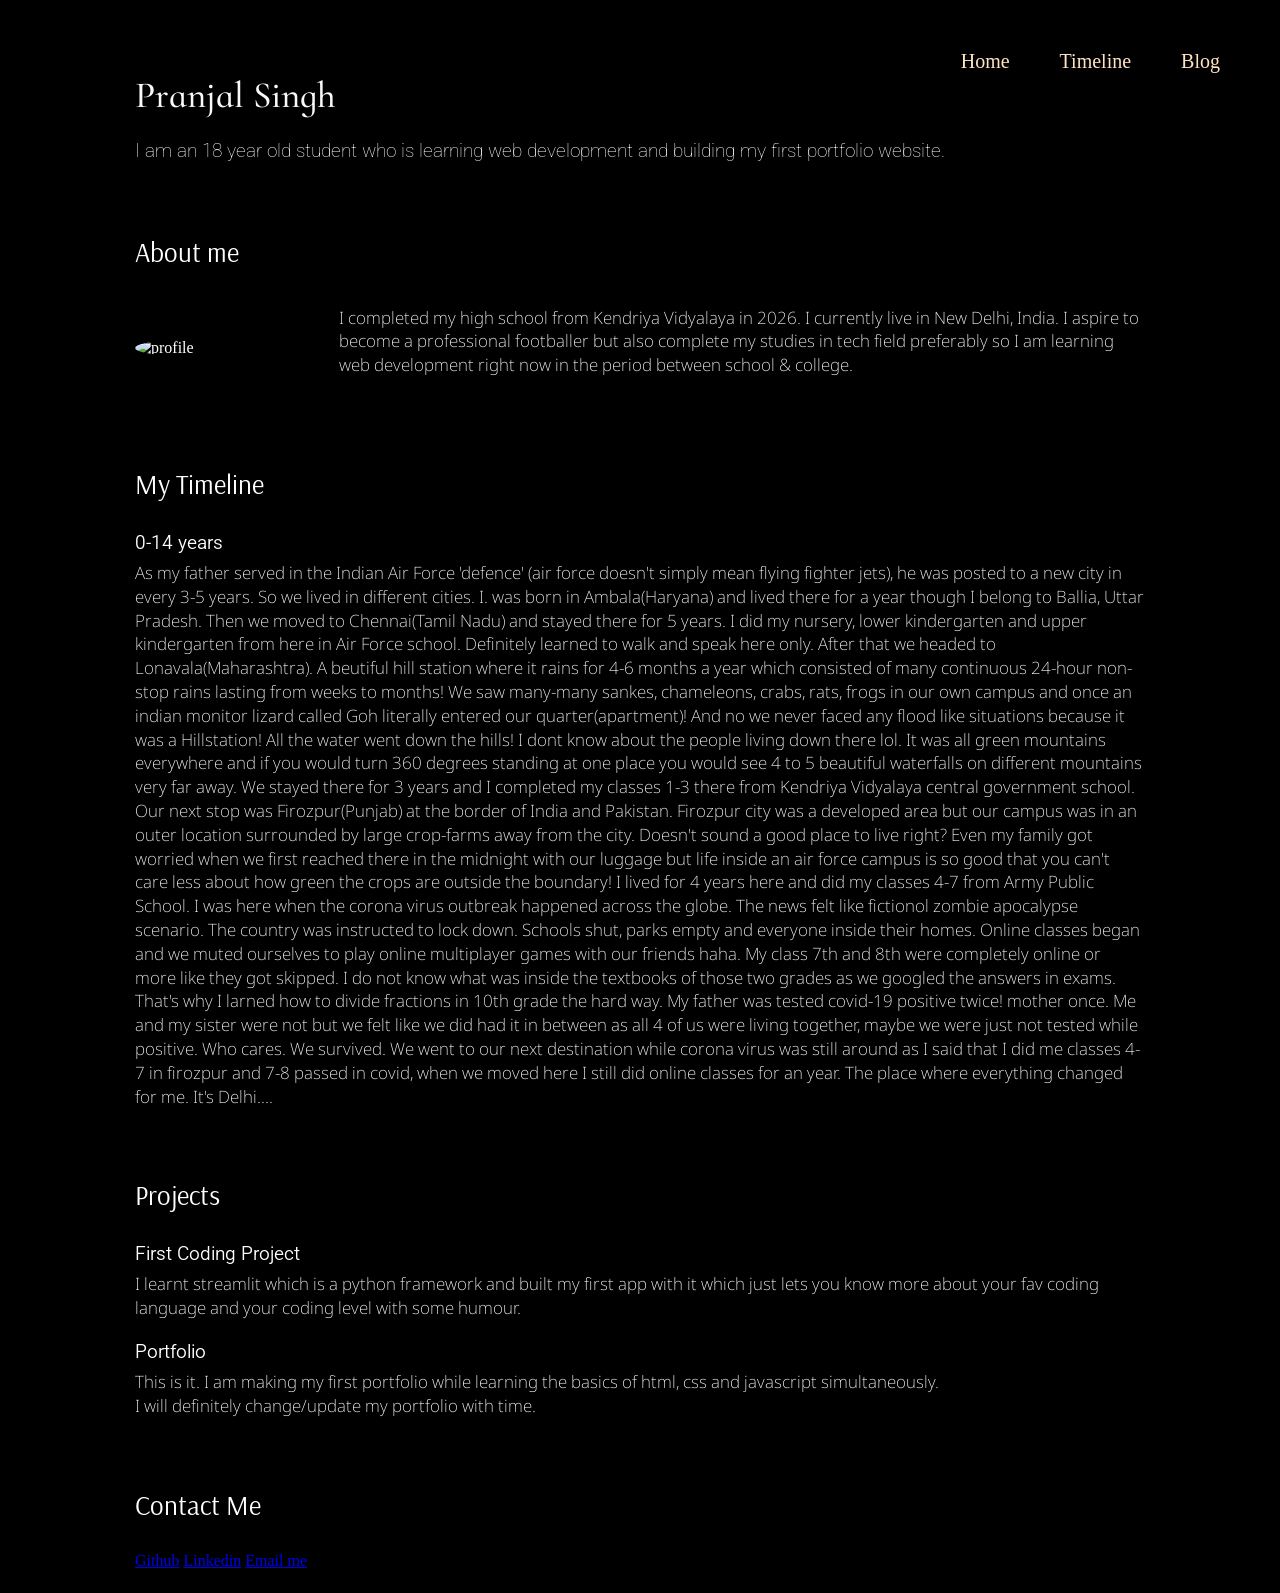
==== index.html @ 886c28f4 "added timeline and blog pages in navbar and adjusted them for different screen types" ====
<!DOCTYPE html>

<html>

<head>
    <title> Pranjal's portfolio</title>


    <link rel="preconnect" href="https://fonts.googleapis.com">
    <link rel="preconnect" href="https://fonts.gstatic.com" crossorigin>
    <link href="https://fonts.googleapis.com/css2?family=Cormorant+Infant:ital,wght@0,300..700;1,300..700&display=swap" rel="stylesheet">


    <link rel="preconnect" href="https://fonts.googleapis.com">
    <link rel="preconnect" href="https://fonts.gstatic.com" crossorigin>
    <link href="https://fonts.googleapis.com/css2?family=Roboto:ital,wght@0,100..900;1,100..900&display=swap" rel="stylesheet">

    <link rel="preconnect" href="https://fonts.googleapis.com">
    <link rel="preconnect" href="https://fonts.gstatic.com" crossorigin>
    <link href="https://fonts.googleapis.com/css2?family=Noto+Sans:ital,wght@0,100..900;1,100..900&display=swap" rel="stylesheet">
    
    <link rel="preconnect" href="https://fonts.googleapis.com">
    <link rel="preconnect" href="https://fonts.gstatic.com" crossorigin>
    <link href="https://fonts.googleapis.com/css2?family=Arsenal:ital,wght@0,400;0,700;1,400;1,700&family=Noto+Sans:ital,wght@0,100..900;1,100..900&display=swap" rel="stylesheet">


    <link rel="stylesheet" href="style.css">

    <meta name="viewport" content="width=device-width, initial-scale=1.0">
</head>

<body>
    
    <div class="main">
       
        <nav>
           <ul>
            <li><a href="index.html">Home</a></li>
            <li><a href="timeline.html">Timeline</a></li>
            <li><a href="blog.html">Blog</a></li>
           </ul>
        </nav>
        
        <h1>
            Pranjal Singh
        </h1>
        
        <p id="intro">I am an 18 year old student who is learning web development and building my first portfolio website.</p>
        
        <section id="about">

            <h2>About me</h2>

            <div class="me">
                <img src="https://user-cdn.hackclub-assets.com/019ec02b-ab7c-7051-85a0-fd4ff861299e/pranjal%20profile%20square.jpeg" alt="profile">
                <p>I completed my high school from Kendriya Vidyalaya in 2026. I currently live in New Delhi, India. I aspire to become a professional footballer but also complete my studies in tech field preferably
                     so I am learning web development right now in the period between school & college.</p>
            </div>
            
        </section>

        <section id="timeline">
            
            <h2>My Timeline</h2>
            <ul></ul>
            <h3>0-14 years</h3>
            <p>As my father served in the Indian Air Force 'defence' (air force doesn't simply mean flying fighter jets), he was posted to a new city in every 3-5 years. So we lived in different cities. 
                I. was born in Ambala(Haryana) and lived there for a year though I belong to Ballia, Uttar Pradesh.
                Then we moved to Chennai(Tamil Nadu) and stayed there for 5 years. I did my nursery, lower kindergarten and upper kindergarten from here in Air Force school. Definitely learned to walk and speak here only. 
                After that we headed to Lonavala(Maharashtra). A beutiful hill station where it rains for 4-6 months a year which consisted of many continuous 24-hour non-stop rains lasting from weeks to months! 
                We saw many-many sankes, chameleons, crabs, rats, frogs in our own campus and once an indian monitor lizard called Goh literally entered our quarter(apartment)! 
                And no we never faced any flood like situations because it was a Hillstation! All the water went down the hills! I dont know about the people living down there lol. 
                It was all green mountains everywhere and if you would turn 360 degrees standing at one place you would see 4 to 5 beautiful waterfalls on different mountains very far away. 
                We stayed there for 3 years and I completed my classes 1-3 there from Kendriya Vidyalaya central government school. 
                Our next stop was Firozpur(Punjab) at the border of India and Pakistan. Firozpur city was a developed area but our campus was in an outer location surrounded by large crop-farms away from the city. 
                Doesn't sound a good place to live right? Even my family got worried when we first reached there in the midnight with our luggage but life inside an air force campus is so good 
                that you can't care less about how green the crops are outside the boundary! I lived for 4 years here and did my classes 4-7 from Army Public School. 
                I was here when the corona virus outbreak happened across the globe. The news felt like fictionol zombie apocalypse scenario. The country was instructed to lock down. 
                Schools shut, parks empty and everyone inside their homes. Online classes began and we muted ourselves to play online multiplayer games with our friends haha. 
                My class 7th and 8th were completely online or more like they got skipped. I do not know what was inside the textbooks of those two grades as we googled the answers in exams. 
                That's why I larned how to divide fractions in 10th grade the hard way. My father was tested covid-19 positive twice! mother once. 
                Me and my sister were not but we felt like we did had it in between as all 4 of us were living together, maybe we were just not tested while positive. Who cares. We survived. 
                We went to our next destination while corona virus was still around as I said that I did me classes 4-7 in firozpur and 7-8 passed in covid, when we moved here I still did online classes for an year.
                The place where everything changed for me. It's Delhi....
            </p>

            
        </section>
        
        <section id="projects">
            <h2>Projects</h2>
            <h3>First Coding Project</h3>
            <p>I learnt streamlit which is a python framework and built my first app with it which just lets you know more about your fav coding language and your coding level with some humour.</p>
            <h3>Portfolio</h3>
            <p>This is it. I am making my first portfolio while learning the basics of html, css and javascript simultaneously. <br> I will definitely change/update my portfolio with time.</p>
        </section>
        
        <section id="contact">
            <h2>Contact Me</h2>
            <a href="https://github.com/pranjal-irl">Github</a>
            <a href="https://in.linkedin.com/in/pranjal-singh-5b3a5b3b6">Linkedin</a>
            <a href="mailto:pranjal.quantum@gmail.com">Email me</a>
        </section>
    
    </div>

</body>


</html>
---- style.css ----
h1
{
    color:rgb(249, 249, 249);
    font-size:37px;
    margin-top:50px;
    margin-bottom: 0px;
    font-family: "Cormorant Infant", serif;
    font-optical-sizing: auto;
    font-weight: 500;
    font-style: normal;
}

p#intro{
    font-size:19px;
    margin-top: 20px;
    font-family: "Roboto", sans-serif;
    font-optical-sizing: auto;
    font-weight: 100;
    font-style: normal;
    font-variation-settings:
        "wdth" 100;
}

p{
    font-size:17px;
    line-height: 1.4;
    margin-top: 7px;
    margin-bottom: 20px;
    font-family: "Noto Sans", sans-serif;
    font-optical-sizing: auto;
    font-weight: 200;
    font-style: normal;
    font-variation-settings:
        "wdth" 100;
}

h2{
    font-size:27px;
    margin-top:50px;
    margin-bottom:30px;
    font-family: "Arsenal", sans-serif;
    font-weight: 400;
    font-style: normal;
}

h3{
    font-size:19px;
    margin: 0;
    font-family: "Roboto", sans-serif;
    font-optical-sizing: auto;
    font-weight: 350;
    font-style: normal;
    font-variation-settings:
        "wdth" 100;
}

.main{
    color:white;
    padding:15px;
}

body{
    background-color:black;
    margin-left: 120px;
    margin-right: 120px;
    
}

nav ul {
     list-style-type:none;
     display: flex;
     gap: 50px;
     font-size: 20px;
     margin-top: 25px;
     justify-content: flex-end;
}

nav ul a{
    color: bisque;
    text-decoration:none;
}

nav ul a:hover{
   color:burlywood;
}

nav{
    padding:0px;
    position: fixed;
    top: 25px;
    right: 60px;
}

section{
    margin-top: 70px;
}

.me img{
    border-radius: 50%;
    width: 350px;
}

.me{
    display: flex;
    margin: 0px;
    gap: 70px;
    align-items: center;
}


@media(max-width: 768px)
{
    nav ul{
        gap:15px;
        margin-top: 0px;
        margin-right: 0px;
        font-size: 18px;
    }

    nav{
        right: 35px;
    }

    body{
        margin-left: 30px;
        margin-right: 30px;
    }
    h1{
        margin-top: 45px;
    }
    .me{
        margin: 0px;
        flex-direction: column;
        gap: 30px;
    }
    .me p{
        margin: 0;
    }
    .me img{
        width:250px;
        margin-top: 30;
        margin-left: auto;
        margin-right: auto;
    }
}

@media(max-width:848px){
    .me img{
        width: 240px;
    }
}
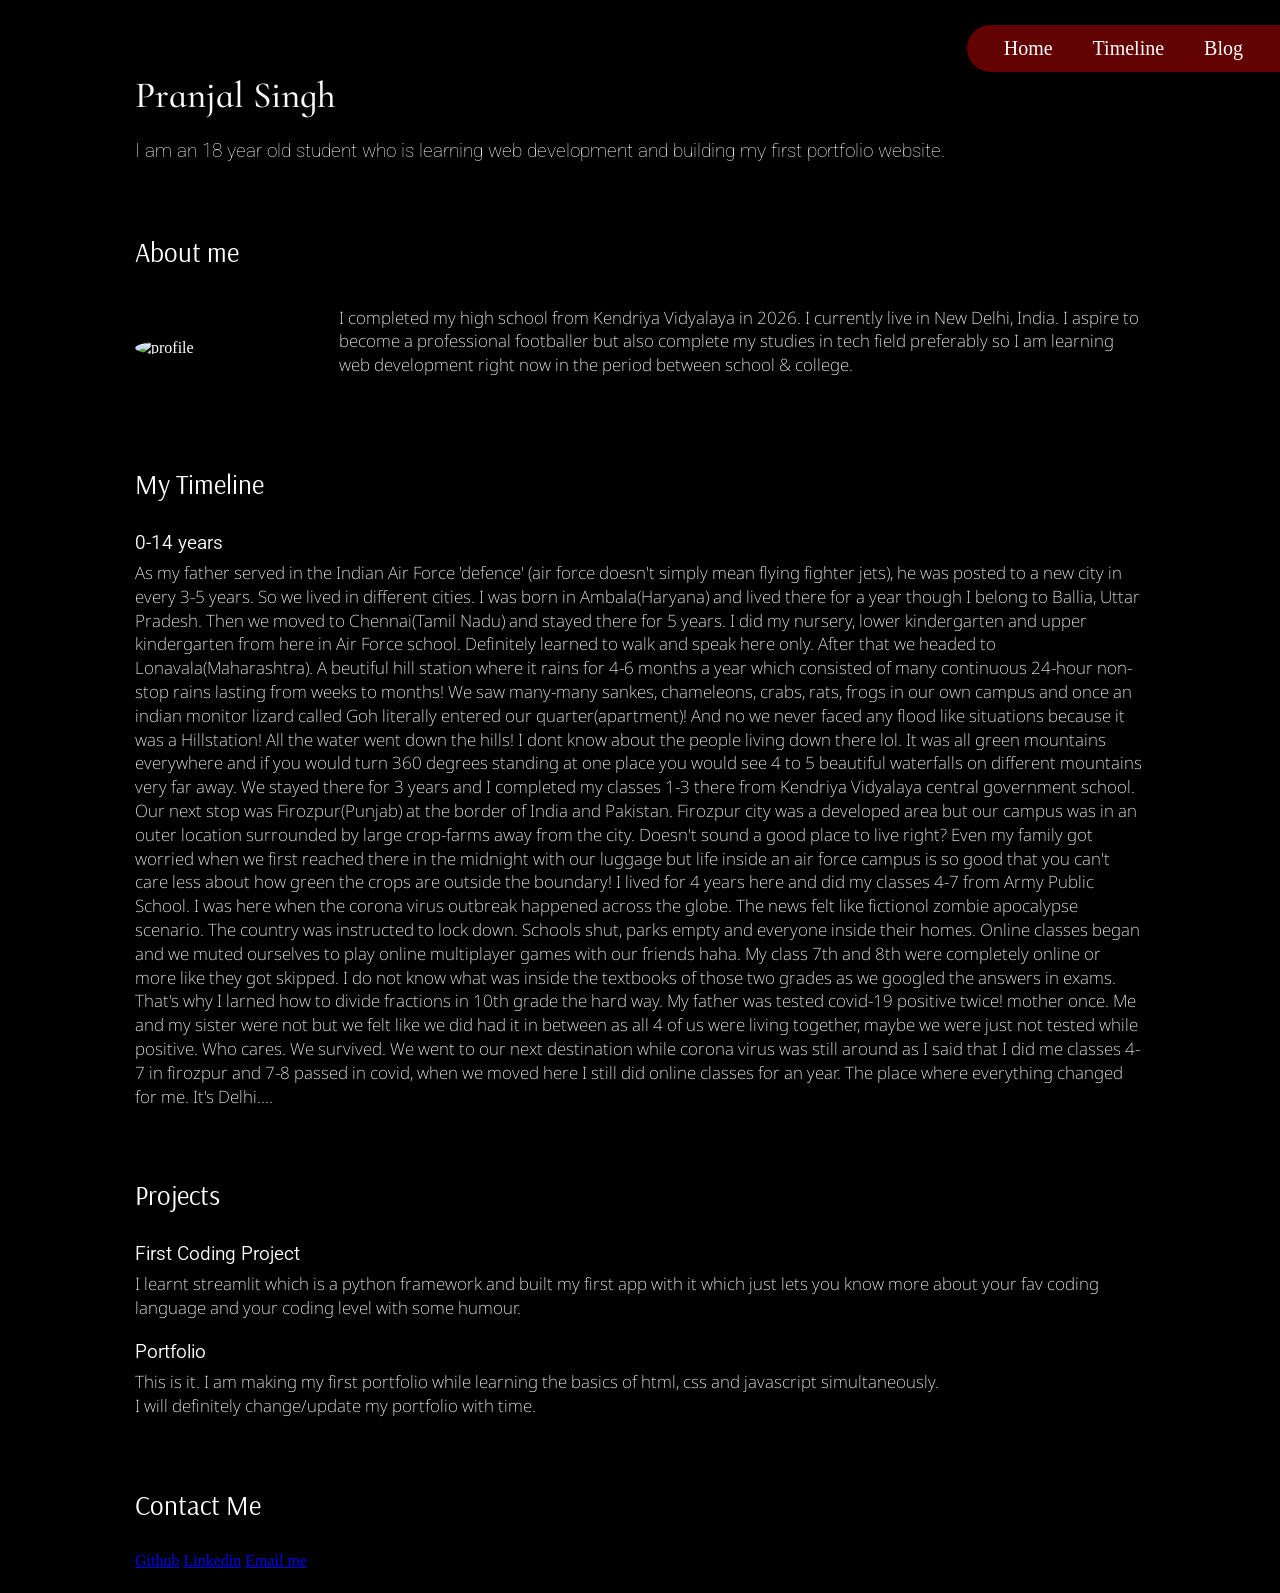
==== commit 593bb2f0: "timeline card 1" ====
--- a/index.html
+++ b/index.html
@@ -65,7 +65,7 @@
             <ul></ul>
             <h3>0-14 years</h3>
             <p>As my father served in the Indian Air Force 'defence' (air force doesn't simply mean flying fighter jets), he was posted to a new city in every 3-5 years. So we lived in different cities. 
-                I. was born in Ambala(Haryana) and lived there for a year though I belong to Ballia, Uttar Pradesh.
+                I was born in Ambala(Haryana) and lived there for a year though I belong to Ballia, Uttar Pradesh.
                 Then we moved to Chennai(Tamil Nadu) and stayed there for 5 years. I did my nursery, lower kindergarten and upper kindergarten from here in Air Force school. Definitely learned to walk and speak here only. 
                 After that we headed to Lonavala(Maharashtra). A beutiful hill station where it rains for 4-6 months a year which consisted of many continuous 24-hour non-stop rains lasting from weeks to months! 
                 We saw many-many sankes, chameleons, crabs, rats, frogs in our own campus and once an indian monitor lizard called Goh literally entered our quarter(apartment)! 
--- a/style.css
+++ b/style.css
@@ -68,27 +68,35 @@
 
 nav ul {
      list-style-type:none;
+     margin: 0;
+     padding: 0;
      display: flex;
-     gap: 50px;
+     gap: 40px;
      font-size: 20px;
-     margin-top: 25px;
-     justify-content: flex-end;
+     justify-content: center;
 }
 
 nav ul a{
-    color: bisque;
+    color: white;
     text-decoration:none;
 }
 
 nav ul a:hover{
-   color:burlywood;
+   text-decoration: underline;
 }
 
 nav{
-    padding:0px;
+    margin: 0px;
+    padding-right: 37px;
+    padding-left: 37px;
+    padding-top: 12px;
+    padding-bottom: 12px;
     position: fixed;
     top: 25px;
-    right: 60px;
+    right:0px;
+    background-color: rgba(245, 5, 5, 0.4);
+    border-top-left-radius: 100px;
+    border-bottom-left-radius: 100px;
 }
 
 section{
@@ -107,6 +115,12 @@
     align-items: center;
 }
 
+.chennai{
+    margin: 30px;
+    padding: 40px;
+    border: 2px solid white;
+    border-radius: 20px;
+}
 
 @media(max-width: 768px)
 {
@@ -118,7 +132,7 @@
     }
 
     nav{
-        right: 35px;
+        padding: 9px;
     }
 
     body{
@@ -126,7 +140,7 @@
         margin-right: 30px;
     }
     h1{
-        margin-top: 45px;
+        margin-top: 50px;
     }
     .me{
         margin: 0px;
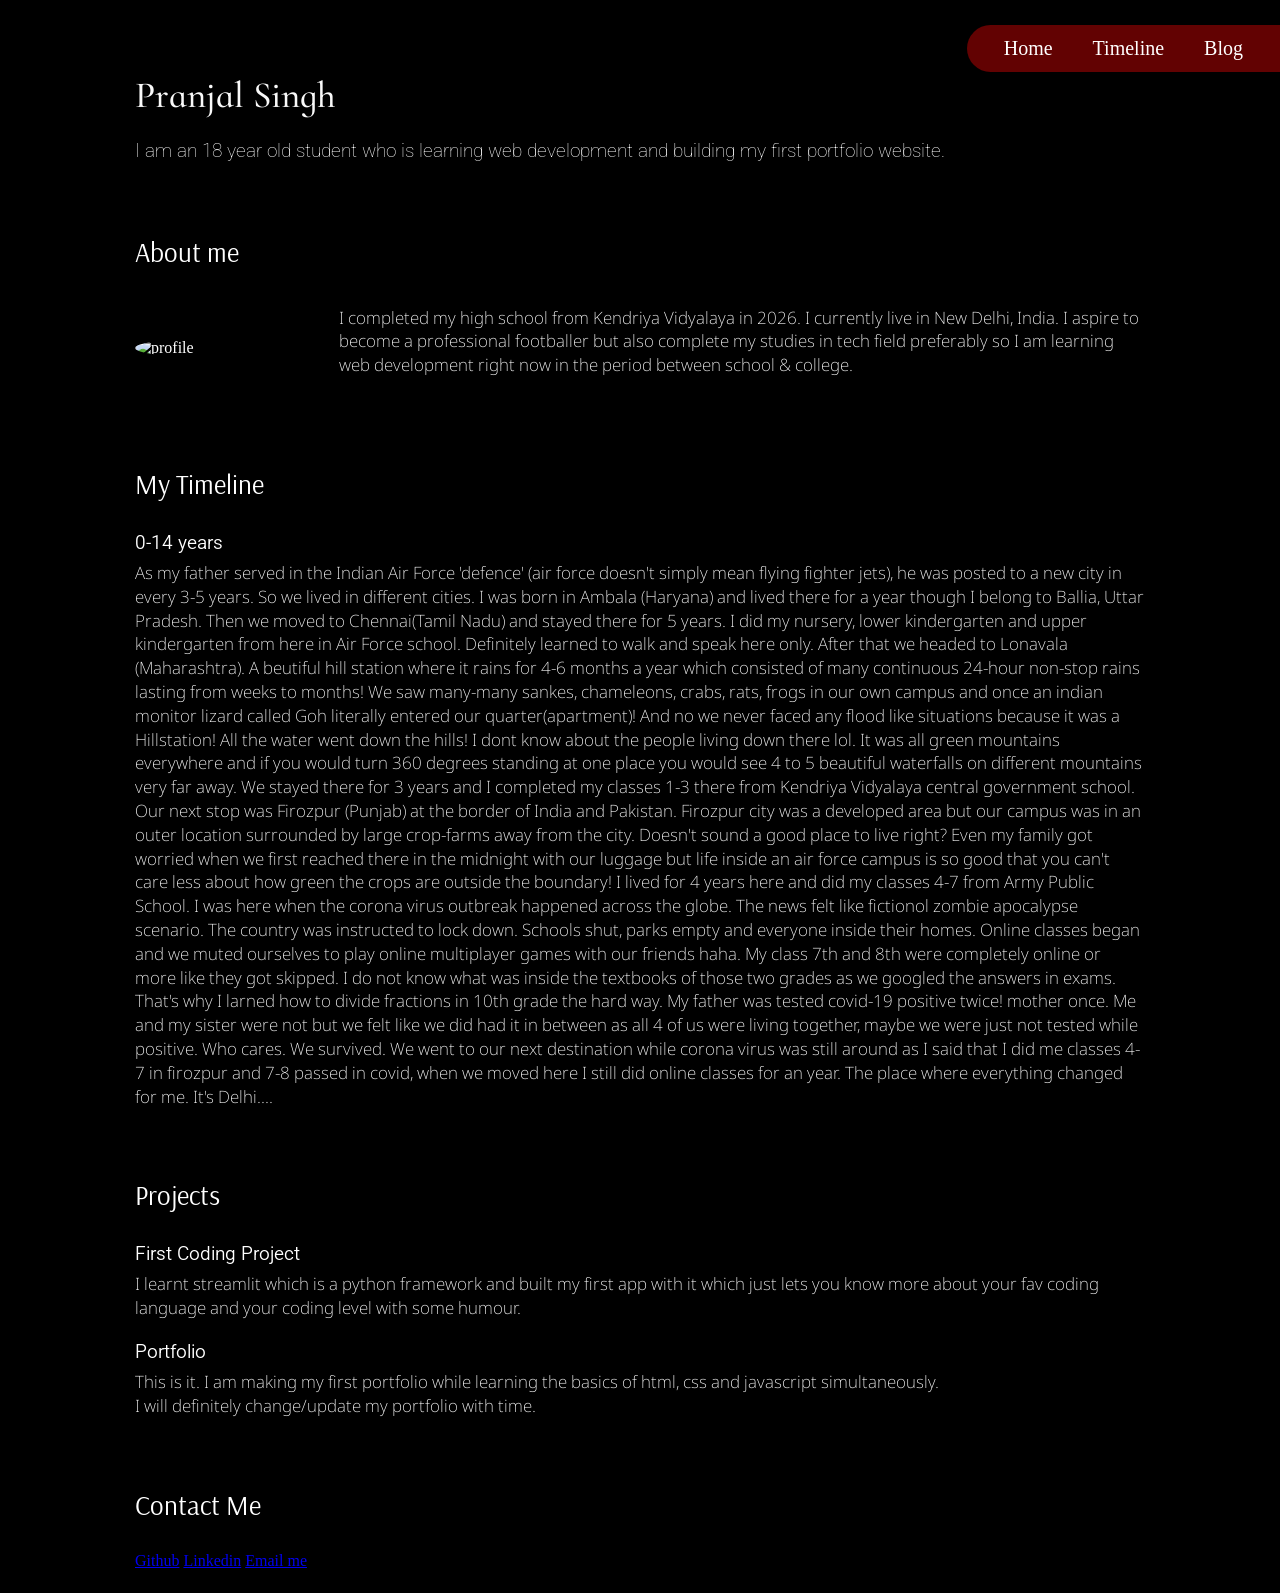
==== commit 4dfb4df1: "added fading background to the card" ====
--- a/index.html
+++ b/index.html
@@ -65,14 +65,14 @@
             <ul></ul>
             <h3>0-14 years</h3>
             <p>As my father served in the Indian Air Force 'defence' (air force doesn't simply mean flying fighter jets), he was posted to a new city in every 3-5 years. So we lived in different cities. 
-                I was born in Ambala(Haryana) and lived there for a year though I belong to Ballia, Uttar Pradesh.
+                I was born in Ambala (Haryana) and lived there for a year though I belong to Ballia, Uttar Pradesh.
                 Then we moved to Chennai(Tamil Nadu) and stayed there for 5 years. I did my nursery, lower kindergarten and upper kindergarten from here in Air Force school. Definitely learned to walk and speak here only. 
-                After that we headed to Lonavala(Maharashtra). A beutiful hill station where it rains for 4-6 months a year which consisted of many continuous 24-hour non-stop rains lasting from weeks to months! 
+                After that we headed to Lonavala (Maharashtra). A beutiful hill station where it rains for 4-6 months a year which consisted of many continuous 24-hour non-stop rains lasting from weeks to months! 
                 We saw many-many sankes, chameleons, crabs, rats, frogs in our own campus and once an indian monitor lizard called Goh literally entered our quarter(apartment)! 
                 And no we never faced any flood like situations because it was a Hillstation! All the water went down the hills! I dont know about the people living down there lol. 
                 It was all green mountains everywhere and if you would turn 360 degrees standing at one place you would see 4 to 5 beautiful waterfalls on different mountains very far away. 
                 We stayed there for 3 years and I completed my classes 1-3 there from Kendriya Vidyalaya central government school. 
-                Our next stop was Firozpur(Punjab) at the border of India and Pakistan. Firozpur city was a developed area but our campus was in an outer location surrounded by large crop-farms away from the city. 
+                Our next stop was Firozpur (Punjab) at the border of India and Pakistan. Firozpur city was a developed area but our campus was in an outer location surrounded by large crop-farms away from the city. 
                 Doesn't sound a good place to live right? Even my family got worried when we first reached there in the midnight with our luggage but life inside an air force campus is so good 
                 that you can't care less about how green the crops are outside the boundary! I lived for 4 years here and did my classes 4-7 from Army Public School. 
                 I was here when the corona virus outbreak happened across the globe. The news felt like fictionol zombie apocalypse scenario. The country was instructed to lock down. 
--- a/style.css
+++ b/style.css
@@ -36,7 +36,7 @@
 
 h2{
     font-size:27px;
-    margin-top:50px;
+    margin-top:10px;
     margin-bottom:30px;
     font-family: "Arsenal", sans-serif;
     font-weight: 400;
@@ -115,11 +115,44 @@
     align-items: center;
 }
 
+.timeline-card{
+    position: relative;
+    overflow: hidden;
+    margin-top: 30px;
+    margin-bottom: 30px;
+    padding: 30px;
+    border: 1px solid white;
+    border-radius: 30px;
+}
+
+.timeline-card::before{
+    z-index: 1;
+    position: absolute;
+    top: 0;
+    bottom: 0;
+    left: 0;
+    right: 0;
+    content: "";
+    background-color: rgba(5, 5, 5, 0.6);
+}
+
+.card-content {
+    position: relative;
+    z-index: 2;
+}
+
+.timeline-card h2{
+    text-shadow: 2px 2px 5px rgb(0, 0, 0, 1);
+}
+
+.timeline-card p{
+    text-shadow: 2px 2px 5px rgba(0, 0, 0, 0.7);
+}
+
 .chennai{
-    margin: 30px;
-    padding: 40px;
-    border: 2px solid white;
-    border-radius: 20px;
+    background-image: url(https://cdn.hackclub.com/019ed488-c9cc-7f2d-9c07-4663e5f9f6db/air%20force%20school%20tambaram.jpg);
+    background-size: cover;
+    background-position: center;
 }
 
 @media(max-width: 768px)
@@ -156,10 +189,16 @@
         margin-left: auto;
         margin-right: auto;
     }
+
+    .timeline-card{
+        margin-left: 0px;
+        margin-right: 0px;
+    }
 }
 
 @media(max-width:848px){
     .me img{
         width: 240px;
     }
-}+}
+
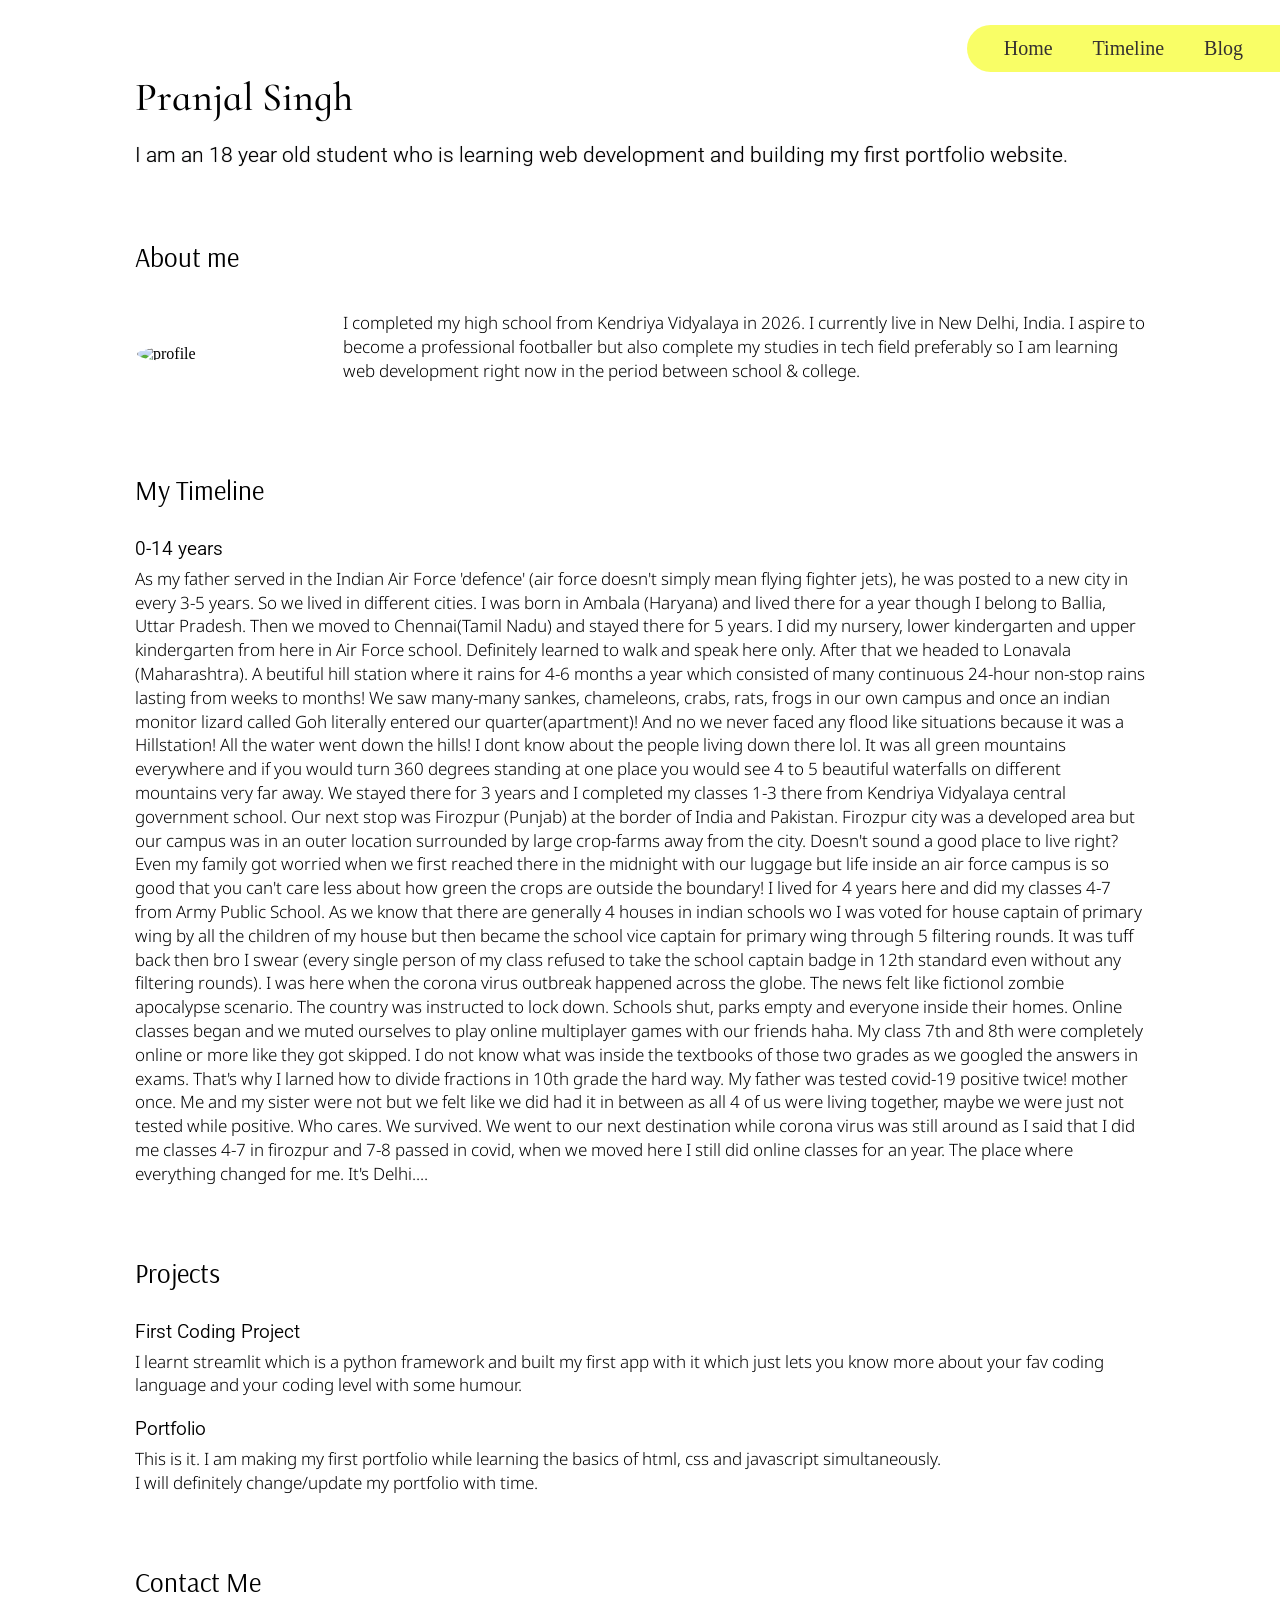
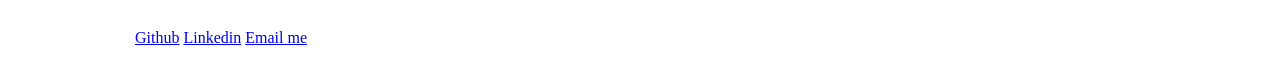
==== commit e0465fd2: "created card 3" ====
--- a/index.html
+++ b/index.html
@@ -75,6 +75,8 @@
                 Our next stop was Firozpur (Punjab) at the border of India and Pakistan. Firozpur city was a developed area but our campus was in an outer location surrounded by large crop-farms away from the city. 
                 Doesn't sound a good place to live right? Even my family got worried when we first reached there in the midnight with our luggage but life inside an air force campus is so good 
                 that you can't care less about how green the crops are outside the boundary! I lived for 4 years here and did my classes 4-7 from Army Public School. 
+                As we know that there are generally 4 houses in indian schools wo I was voted for house captain of primary wing by all the children of my house but then became the school vice captain for primary wing 
+                through 5 filtering rounds. It was tuff back then bro I swear (every single person of my class refused to take the school captain badge in 12th standard even without any filtering rounds).
                 I was here when the corona virus outbreak happened across the globe. The news felt like fictionol zombie apocalypse scenario. The country was instructed to lock down. 
                 Schools shut, parks empty and everyone inside their homes. Online classes began and we muted ourselves to play online multiplayer games with our friends haha. 
                 My class 7th and 8th were completely online or more like they got skipped. I do not know what was inside the textbooks of those two grades as we googled the answers in exams. 
--- a/style.css
+++ b/style.css
@@ -1,7 +1,6 @@
 h1
 {
-    color:rgb(249, 249, 249);
-    font-size:37px;
+    font-size:40px;
     margin-top:50px;
     margin-bottom: 0px;
     font-family: "Cormorant Infant", serif;
@@ -11,14 +10,15 @@
 }
 
 p#intro{
-    font-size:19px;
+    font-size:21px;
     margin-top: 20px;
     font-family: "Roboto", sans-serif;
     font-optical-sizing: auto;
-    font-weight: 100;
+    font-weight: 300;
     font-style: normal;
     font-variation-settings:
         "wdth" 100;
+    text-shadow: 0px 0px 1px rgb(139, 136, 136);
 }
 
 p{
@@ -28,7 +28,7 @@
     margin-bottom: 20px;
     font-family: "Noto Sans", sans-serif;
     font-optical-sizing: auto;
-    font-weight: 200;
+    font-weight: 300;
     font-style: normal;
     font-variation-settings:
         "wdth" 100;
@@ -36,10 +36,10 @@
 
 h2{
     font-size:27px;
-    margin-top:10px;
+    margin-top:25px;
     margin-bottom:30px;
     font-family: "Arsenal", sans-serif;
-    font-weight: 400;
+    font-weight: 500;
     font-style: normal;
 }
 
@@ -55,12 +55,14 @@
 }
 
 .main{
-    color:white;
+    color:black;
     padding:15px;
 }
 
 body{
-    background-color:black;
+    background-image: url(https://cdn.hackclub.com/019ed4f8-a1be-7fa8-937c-35ce90ef7694/bg-9.jpg);
+    background-size: cover;
+    background-position: center;
     margin-left: 120px;
     margin-right: 120px;
     
@@ -77,7 +79,7 @@
 }
 
 nav ul a{
-    color: white;
+    color: rgb(52, 48, 48);
     text-decoration:none;
 }
 
@@ -94,9 +96,10 @@
     position: fixed;
     top: 25px;
     right:0px;
-    background-color: rgba(245, 5, 5, 0.4);
+    background-color: rgba(245, 253, 1, 0.6);
     border-top-left-radius: 100px;
     border-bottom-left-radius: 100px;
+    z-index: 10;
 }
 
 section{
@@ -104,6 +107,7 @@
 }
 
 .me img{
+    border: 2.5px solid white;
     border-radius: 50%;
     width: 350px;
 }
@@ -113,6 +117,12 @@
     margin: 0px;
     gap: 70px;
     align-items: center;
+}
+
+.cards {
+    display: flex;
+    flex-direction: column;
+    gap: 20px;
 }
 
 .timeline-card{
@@ -133,7 +143,7 @@
     left: 0;
     right: 0;
     content: "";
-    background-color: rgba(5, 5, 5, 0.6);
+    background-color: rgba(5, 5, 5, 0.2);
 }
 
 .card-content {
@@ -146,17 +156,65 @@
 }
 
 .timeline-card p{
-    text-shadow: 2px 2px 5px rgba(0, 0, 0, 0.7);
+    text-shadow: 2px 2px 5px rgba(0, 0, 0, 1);
+}
+
+.photo-container{
+    display: grid;
+    grid-template-columns:repeat(auto-fit, minmax(250px, 1fr));
+    gap: 20px;
+}
+
+.photo-container img{
+    width: 100%;
+    max-height: 300px;
+    border: 1px solid white;
+    border-radius: 15px;
+    position: relative;
+    transition: 0.25s;
+}
+
+.photo-container video{
+    width: 100%;
+    border: 1px solid white;
+    border-radius: 20px;
+    position: relative;
+    transition: 0.25s;
+}
+
+.photo-container img:hover{
+    transform: scale(1.2);
+    z-index: 4;
+}
+
+.photo-container video:hover{
+    transform: scale(1.3);
+    z-index: 4;
 }
 
 .chennai{
     background-image: url(https://cdn.hackclub.com/019ed488-c9cc-7f2d-9c07-4663e5f9f6db/air%20force%20school%20tambaram.jpg);
     background-size: cover;
     background-position: center;
-}
-
-@media(max-width: 768px)
-{
+    color: white;
+}
+
+.lonavala{
+    background-image: url(https://cdn.hackclub.com/019ed8fc-b84e-71c3-9d87-37a24f7ec19b/lonavala%20roads.jpg);
+    background-size: cover;
+    background-position: center;
+    color: white;
+}
+
+.ferozepur{
+    background-image: url(https://cdn.hackclub.com/019ed9d7-59b1-7475-be93-94c6ea8df02a/aps%20ferozepure.jpg);
+    background-size: cover;
+    background-position: center;
+    color: white;
+}
+
+@media(max-width: 768px){
+
     nav ul{
         gap:15px;
         margin-top: 0px;
@@ -172,8 +230,8 @@
         margin-left: 30px;
         margin-right: 30px;
     }
-    h1{
-        margin-top: 50px;
+    h2{
+        margin-top: 15px;
     }
     .me{
         margin: 0px;
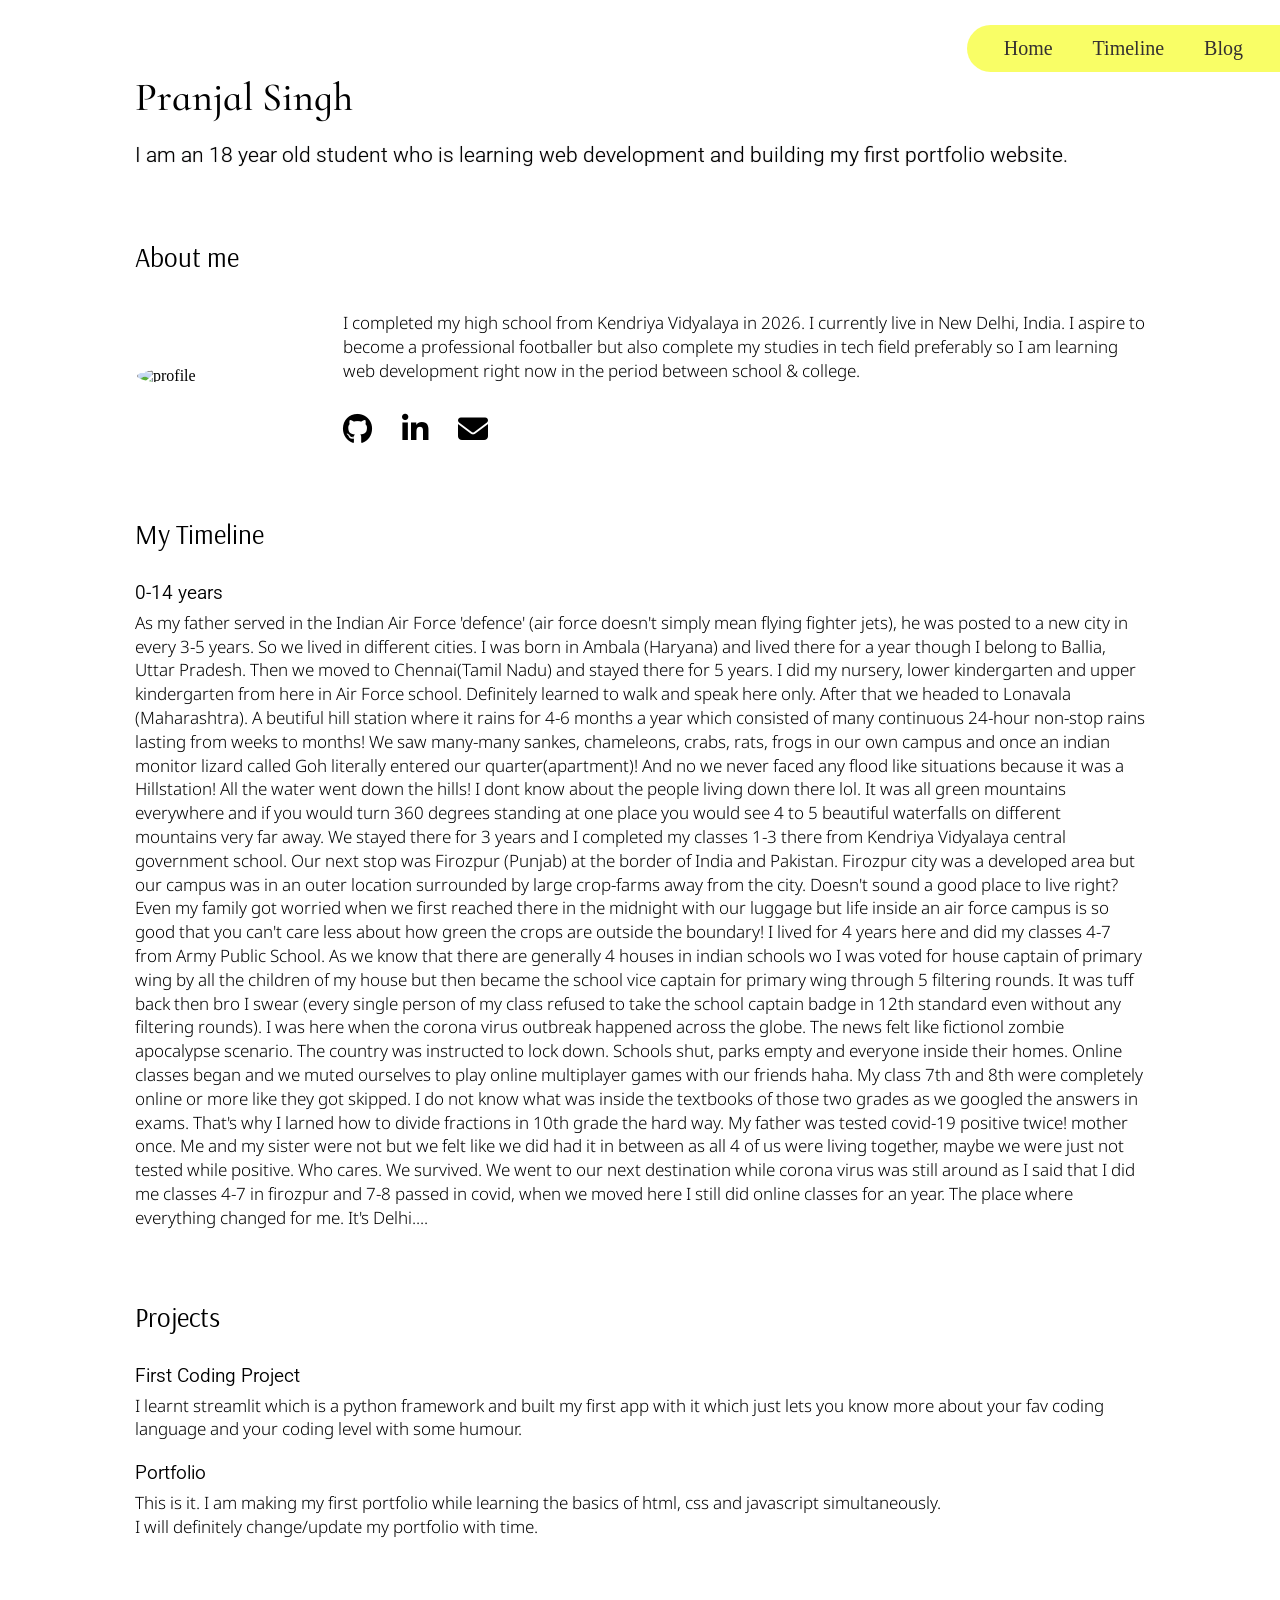
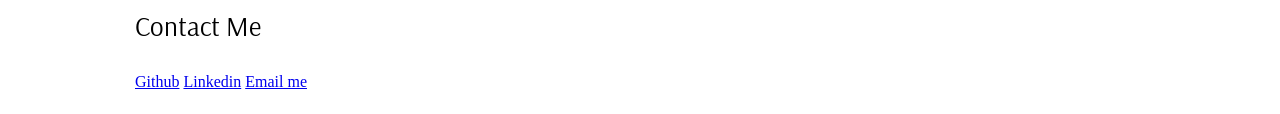
==== commit 4e721b94: "added social links in about me section with fontawesome and also added hover effects to them" ====
--- a/index.html
+++ b/index.html
@@ -22,6 +22,9 @@
     <link rel="preconnect" href="https://fonts.googleapis.com">
     <link rel="preconnect" href="https://fonts.gstatic.com" crossorigin>
     <link href="https://fonts.googleapis.com/css2?family=Arsenal:ital,wght@0,400;0,700;1,400;1,700&family=Noto+Sans:ital,wght@0,100..900;1,100..900&display=swap" rel="stylesheet">
+
+
+    <link rel="stylesheet" href="https://cdnjs.cloudflare.com/ajax/libs/font-awesome/6.7.2/css/all.min.css">
 
 
     <link rel="stylesheet" href="style.css">
@@ -53,8 +56,22 @@
 
             <div class="me">
                 <img src="https://user-cdn.hackclub-assets.com/019ec02b-ab7c-7051-85a0-fd4ff861299e/pranjal%20profile%20square.jpeg" alt="profile">
-                <p>I completed my high school from Kendriya Vidyalaya in 2026. I currently live in New Delhi, India. I aspire to become a professional footballer but also complete my studies in tech field preferably
-                     so I am learning web development right now in the period between school & college.</p>
+                
+                <div class="about-text">
+                    <p>I completed my high school from Kendriya Vidyalaya in 2026. I currently live in New Delhi, India. I aspire to become a professional footballer but also complete my studies in tech field preferably
+                            so I am learning web development right now in the period between school & college.</p>
+                        <div class="social-links">  
+                            <a href="https://github.com/pranjal-irl">
+                                <i class="fa-brands fa-github"></i>
+                            </a>
+                            <a href="https://in.linkedin.com/in/pranjal-singh-5b3a5b3b6">
+                                <i class="fa-brands fa-linkedin-in"></i>
+                            </a>
+                            <a href="mailto:pranjal.quantum@gmail.com">
+                                <i class="fa-solid fa-envelope"></i>
+                            </a>
+                        </div>
+                </div>
             </div>
             
         </section>
--- a/style.css
+++ b/style.css
@@ -119,6 +119,25 @@
     align-items: center;
 }
 
+.social-links{
+    font-size: 30px;
+    display: flex;
+    margin-top: 30px;
+    gap: 30px;
+}
+
+.social-links a{
+    color: black;
+}
+
+.social-links i{
+    transition: 0.3s;
+}
+
+.social-links i:hover{
+    transform: translateY(-6px);
+}
+
 .cards {
     display: flex;
     flex-direction: column;
@@ -160,14 +179,16 @@
 }
 
 .photo-container{
-    display: grid;
-    grid-template-columns:repeat(auto-fit, minmax(250px, 1fr));
-    gap: 20px;
+    display: flex;
+    flex-wrap: wrap;
+    gap: 15px;
 }
 
 .photo-container img{
-    width: 100%;
-    max-height: 300px;
+    height: 270px;
+    width: auto;
+    max-width: 100%;
+    object-fit: cover;
     border: 1px solid white;
     border-radius: 15px;
     position: relative;
@@ -175,7 +196,10 @@
 }
 
 .photo-container video{
-    width: 100%;
+    height: 270px;
+    width: auto;
+    max-width: 100%;
+    object-fit: cover;
     border: 1px solid white;
     border-radius: 20px;
     position: relative;
@@ -200,14 +224,14 @@
 }
 
 .lonavala{
-    background-image: url(https://cdn.hackclub.com/019ed8fc-b84e-71c3-9d87-37a24f7ec19b/lonavala%20roads.jpg);
+    background-image: url(https://cdn.hackclub.com/019ede9e-0cf9-7f5d-ac33-dfba80f4c766/lonavala%20road.jpg);
     background-size: cover;
     background-position: center;
     color: white;
 }
 
 .ferozepur{
-    background-image: url(https://cdn.hackclub.com/019ed9d7-59b1-7475-be93-94c6ea8df02a/aps%20ferozepure.jpg);
+    background-image: url(https://cdn.hackclub.com/019edec8-a298-7f9b-b4db-155d0fcff2ef/aps%20ferozepur.png);
     background-size: cover;
     background-position: center;
     color: white;
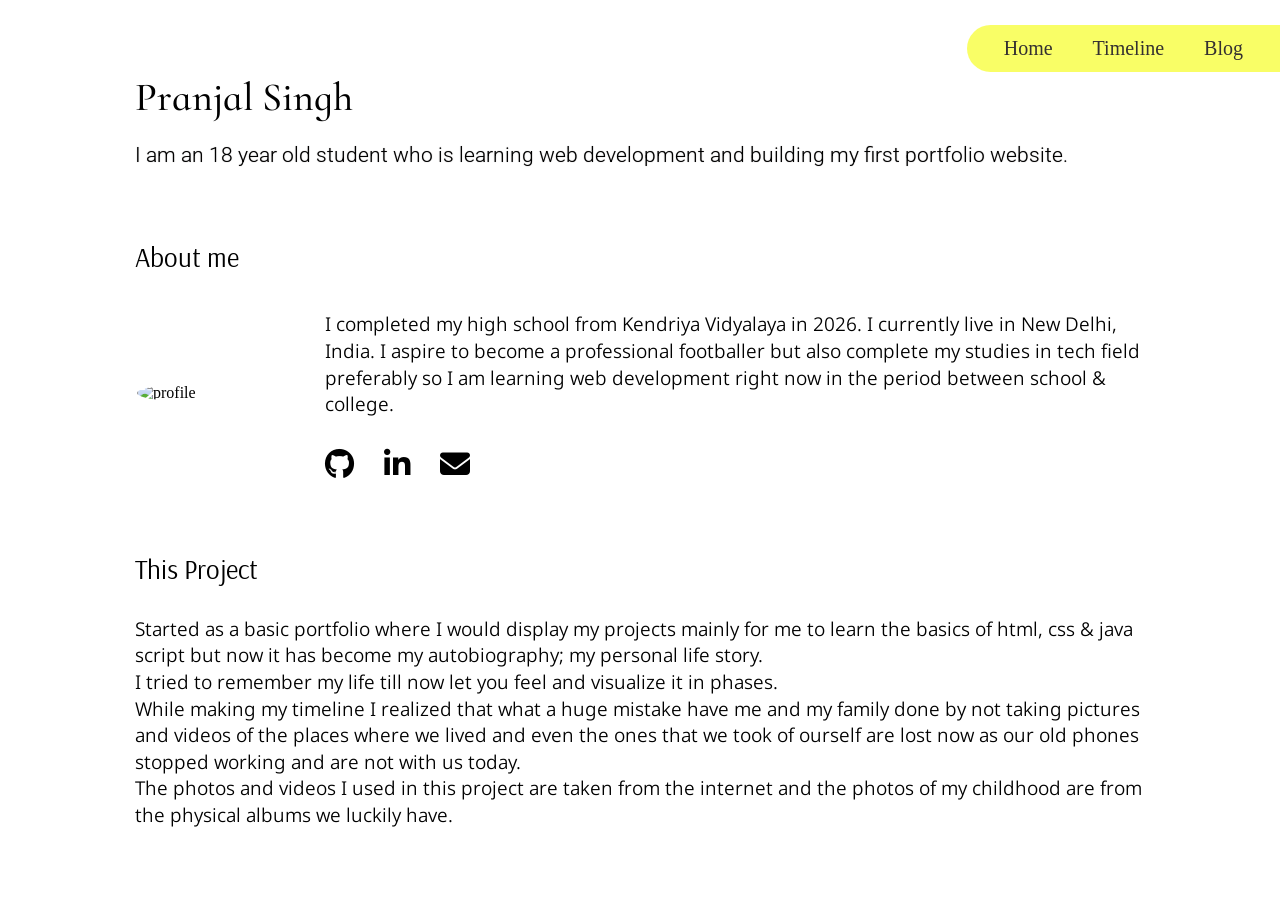
==== commit 12c6dc1e: "removed contact me section from home and added this project's description" ====
--- a/index.html
+++ b/index.html
@@ -76,50 +76,16 @@
             
         </section>
 
-        <section id="timeline">
-            
-            <h2>My Timeline</h2>
-            <ul></ul>
-            <h3>0-14 years</h3>
-            <p>As my father served in the Indian Air Force 'defence' (air force doesn't simply mean flying fighter jets), he was posted to a new city in every 3-5 years. So we lived in different cities. 
-                I was born in Ambala (Haryana) and lived there for a year though I belong to Ballia, Uttar Pradesh.
-                Then we moved to Chennai(Tamil Nadu) and stayed there for 5 years. I did my nursery, lower kindergarten and upper kindergarten from here in Air Force school. Definitely learned to walk and speak here only. 
-                After that we headed to Lonavala (Maharashtra). A beutiful hill station where it rains for 4-6 months a year which consisted of many continuous 24-hour non-stop rains lasting from weeks to months! 
-                We saw many-many sankes, chameleons, crabs, rats, frogs in our own campus and once an indian monitor lizard called Goh literally entered our quarter(apartment)! 
-                And no we never faced any flood like situations because it was a Hillstation! All the water went down the hills! I dont know about the people living down there lol. 
-                It was all green mountains everywhere and if you would turn 360 degrees standing at one place you would see 4 to 5 beautiful waterfalls on different mountains very far away. 
-                We stayed there for 3 years and I completed my classes 1-3 there from Kendriya Vidyalaya central government school. 
-                Our next stop was Firozpur (Punjab) at the border of India and Pakistan. Firozpur city was a developed area but our campus was in an outer location surrounded by large crop-farms away from the city. 
-                Doesn't sound a good place to live right? Even my family got worried when we first reached there in the midnight with our luggage but life inside an air force campus is so good 
-                that you can't care less about how green the crops are outside the boundary! I lived for 4 years here and did my classes 4-7 from Army Public School. 
-                As we know that there are generally 4 houses in indian schools wo I was voted for house captain of primary wing by all the children of my house but then became the school vice captain for primary wing 
-                through 5 filtering rounds. It was tuff back then bro I swear (every single person of my class refused to take the school captain badge in 12th standard even without any filtering rounds).
-                I was here when the corona virus outbreak happened across the globe. The news felt like fictionol zombie apocalypse scenario. The country was instructed to lock down. 
-                Schools shut, parks empty and everyone inside their homes. Online classes began and we muted ourselves to play online multiplayer games with our friends haha. 
-                My class 7th and 8th were completely online or more like they got skipped. I do not know what was inside the textbooks of those two grades as we googled the answers in exams. 
-                That's why I larned how to divide fractions in 10th grade the hard way. My father was tested covid-19 positive twice! mother once. 
-                Me and my sister were not but we felt like we did had it in between as all 4 of us were living together, maybe we were just not tested while positive. Who cares. We survived. 
-                We went to our next destination while corona virus was still around as I said that I did me classes 4-7 in firozpur and 7-8 passed in covid, when we moved here I still did online classes for an year.
-                The place where everything changed for me. It's Delhi....
-            </p>
+        <section id="this-project">
 
-            
+            <h2>This Project</h2>
+
+            <p>Started as a basic portfolio where I would display my projects mainly for me to learn the basics of html, css & java script but now it has become my autobiography; my personal life story. <br>
+            I tried to remember my life till now let you feel and visualize it in phases. <br> 
+            While making my timeline I realized that what a huge mistake have me and my family done by not taking pictures and videos of the places where we lived and even the ones that we took of ourself are lost now as our old phones stopped working and are not with us today. <br>
+            The photos and videos I used in this project are taken from the internet and the photos of my childhood are from the physical albums we luckily have.</p>
         </section>
         
-        <section id="projects">
-            <h2>Projects</h2>
-            <h3>First Coding Project</h3>
-            <p>I learnt streamlit which is a python framework and built my first app with it which just lets you know more about your fav coding language and your coding level with some humour.</p>
-            <h3>Portfolio</h3>
-            <p>This is it. I am making my first portfolio while learning the basics of html, css and javascript simultaneously. <br> I will definitely change/update my portfolio with time.</p>
-        </section>
-        
-        <section id="contact">
-            <h2>Contact Me</h2>
-            <a href="https://github.com/pranjal-irl">Github</a>
-            <a href="https://in.linkedin.com/in/pranjal-singh-5b3a5b3b6">Linkedin</a>
-            <a href="mailto:pranjal.quantum@gmail.com">Email me</a>
-        </section>
     
     </div>
 
--- a/style.css
+++ b/style.css
@@ -22,16 +22,17 @@
 }
 
 p{
-    font-size:17px;
+    font-size:19px;
     line-height: 1.4;
     margin-top: 7px;
     margin-bottom: 20px;
     font-family: "Noto Sans", sans-serif;
     font-optical-sizing: auto;
-    font-weight: 300;
+    font-weight: 350;
     font-style: normal;
     font-variation-settings:
         "wdth" 100;
+    text-shadow: 0px 0px 1px white;
 }
 
 h2{
@@ -239,6 +240,10 @@
 
 @media(max-width: 768px){
 
+    p{
+        font-size: 17px;
+    }
+
     nav ul{
         gap:15px;
         margin-top: 0px;
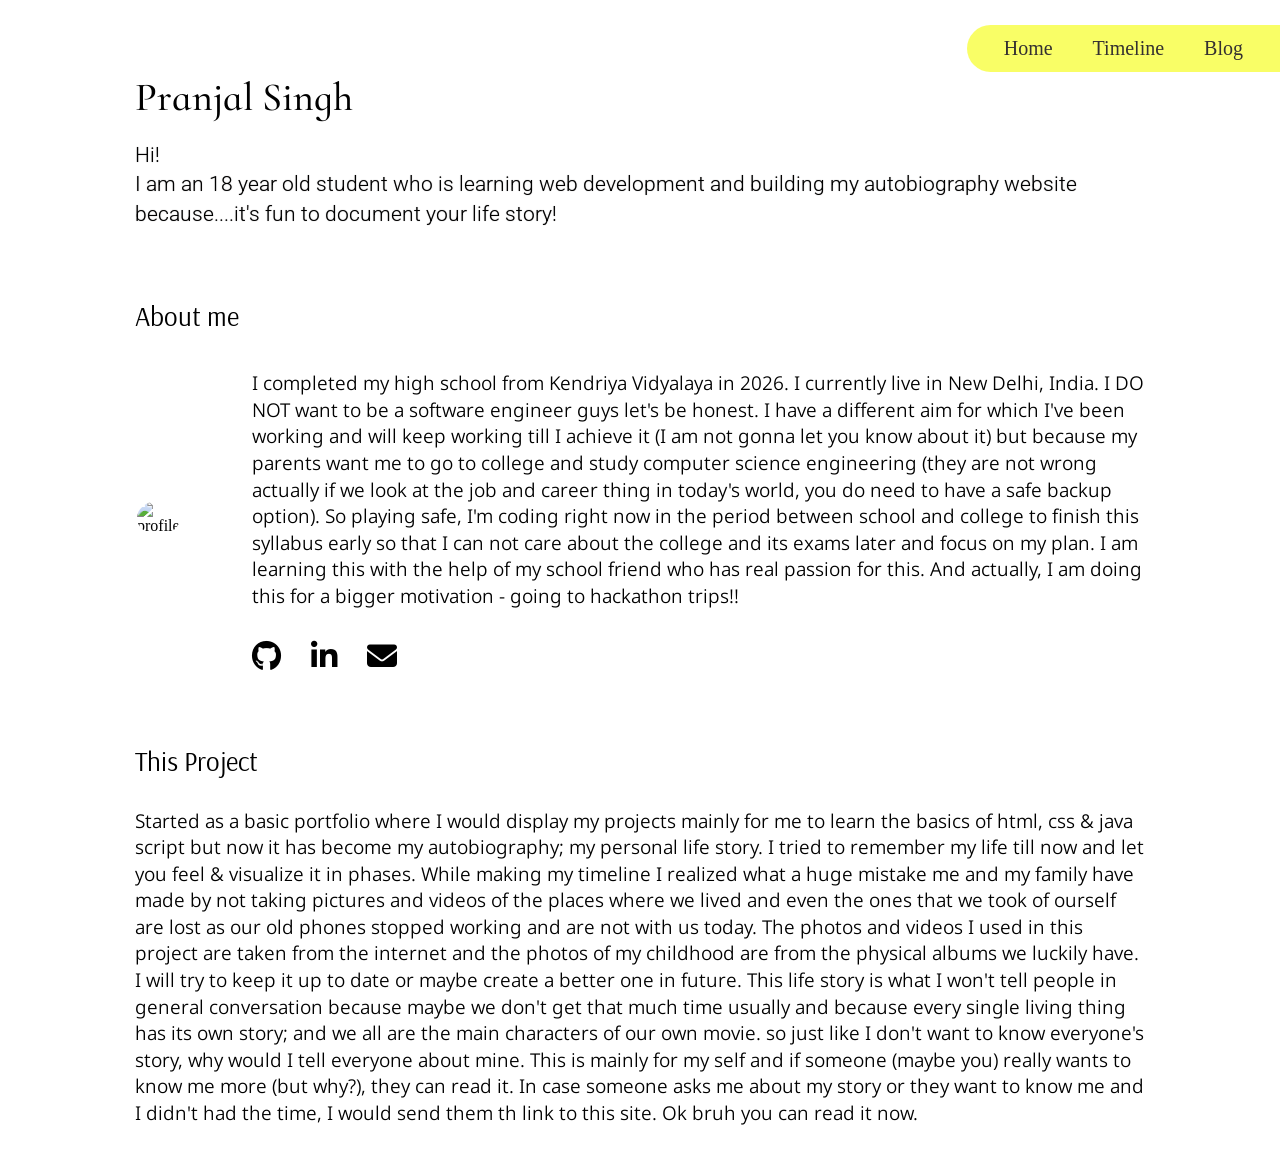
==== commit 2ce7479f: "Wrote a better home page" ====
--- a/index.html
+++ b/index.html
@@ -48,7 +48,8 @@
             Pranjal Singh
         </h1>
         
-        <p id="intro">I am an 18 year old student who is learning web development and building my first portfolio website.</p>
+        <p id="intro">Hi! <br>
+            I am an 18 year old student who is learning web development and building my autobiography website because....it's fun to document your life story!</p>
         
         <section id="about">
 
@@ -58,8 +59,11 @@
                 <img src="https://user-cdn.hackclub-assets.com/019ec02b-ab7c-7051-85a0-fd4ff861299e/pranjal%20profile%20square.jpeg" alt="profile">
                 
                 <div class="about-text">
-                    <p>I completed my high school from Kendriya Vidyalaya in 2026. I currently live in New Delhi, India. I aspire to become a professional footballer but also complete my studies in tech field preferably
-                            so I am learning web development right now in the period between school & college.</p>
+                    <p>I completed my high school from Kendriya Vidyalaya in 2026. I currently live in New Delhi, India. I DO NOT want to be a software engineer guys let's be honest.
+                        I have a different aim for which I've been working and will keep working till I achieve it (I am not gonna let you know about it) 
+                        but because my parents want me to go to college and study computer science engineering (they are not wrong actually if we look at the job and career thing in today's world, you do need to have a safe backup option). 
+                        So playing safe, I'm coding right now in the period between school and college to finish this syllabus early so that I can not care about the college and its exams later and focus on my plan. 
+                        I am learning this with the help of my school friend who has real passion for this. And actually, I am doing this for a bigger motivation - going to hackathon trips!!</p>
                         <div class="social-links">  
                             <a href="https://github.com/pranjal-irl">
                                 <i class="fa-brands fa-github"></i>
@@ -80,10 +84,15 @@
 
             <h2>This Project</h2>
 
-            <p>Started as a basic portfolio where I would display my projects mainly for me to learn the basics of html, css & java script but now it has become my autobiography; my personal life story. <br>
-            I tried to remember my life till now let you feel and visualize it in phases. <br> 
-            While making my timeline I realized that what a huge mistake have me and my family done by not taking pictures and videos of the places where we lived and even the ones that we took of ourself are lost now as our old phones stopped working and are not with us today. <br>
-            The photos and videos I used in this project are taken from the internet and the photos of my childhood are from the physical albums we luckily have.</p>
+            <p>Started as a basic portfolio where I would display my projects mainly for me to learn the basics of html, css & java script but now it has become my autobiography; my personal life story. 
+            I tried to remember my life till now and let you feel & visualize it in phases. 
+            While making my timeline I realized what a huge mistake me and my family have made by not taking pictures and videos of the places where we lived and even the ones that we took of ourself are lost as our old phones stopped working and are not with us today. 
+            The photos and videos I used in this project are taken from the internet and the photos of my childhood are from the physical albums we luckily have. 
+            I will try to keep it up to date or maybe create a better one in future. 
+            This life story is what I won't tell people in general conversation because maybe we don't get that much time usually and because every single living thing has its own story; and we all are the main characters of our own movie. 
+            so just like I don't want to know everyone's story, why would I tell everyone about mine. This is mainly for my self and if someone (maybe you) really wants to know me more (but why?), they can read it. 
+            In case someone asks me about my story or they want to know me and I didn't had the time, I would send them th link to this site. 
+            Ok bruh you can read it now.</p>
         </section>
         
     
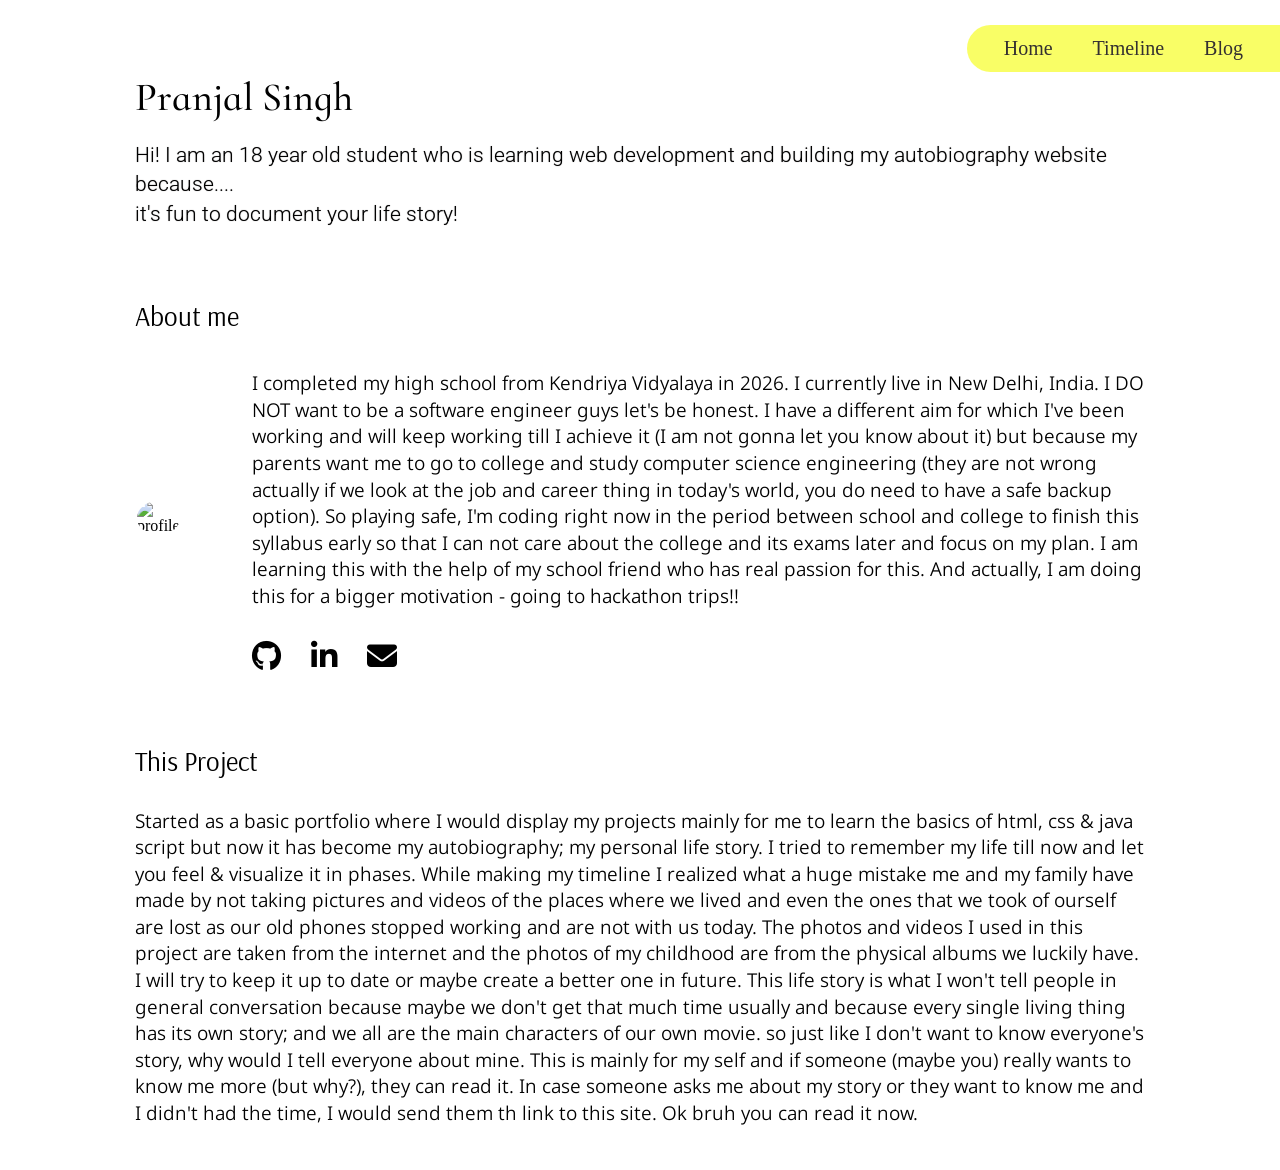
==== commit 5ce59a2f: "editing text" ====
--- a/index.html
+++ b/index.html
@@ -48,8 +48,8 @@
             Pranjal Singh
         </h1>
         
-        <p id="intro">Hi! <br>
-            I am an 18 year old student who is learning web development and building my autobiography website because....it's fun to document your life story!</p>
+        <p id="intro">Hi! 
+            I am an 18 year old student who is learning web development and building my autobiography website because....<br>it's fun to document your life story!</p>
         
         <section id="about">
 
